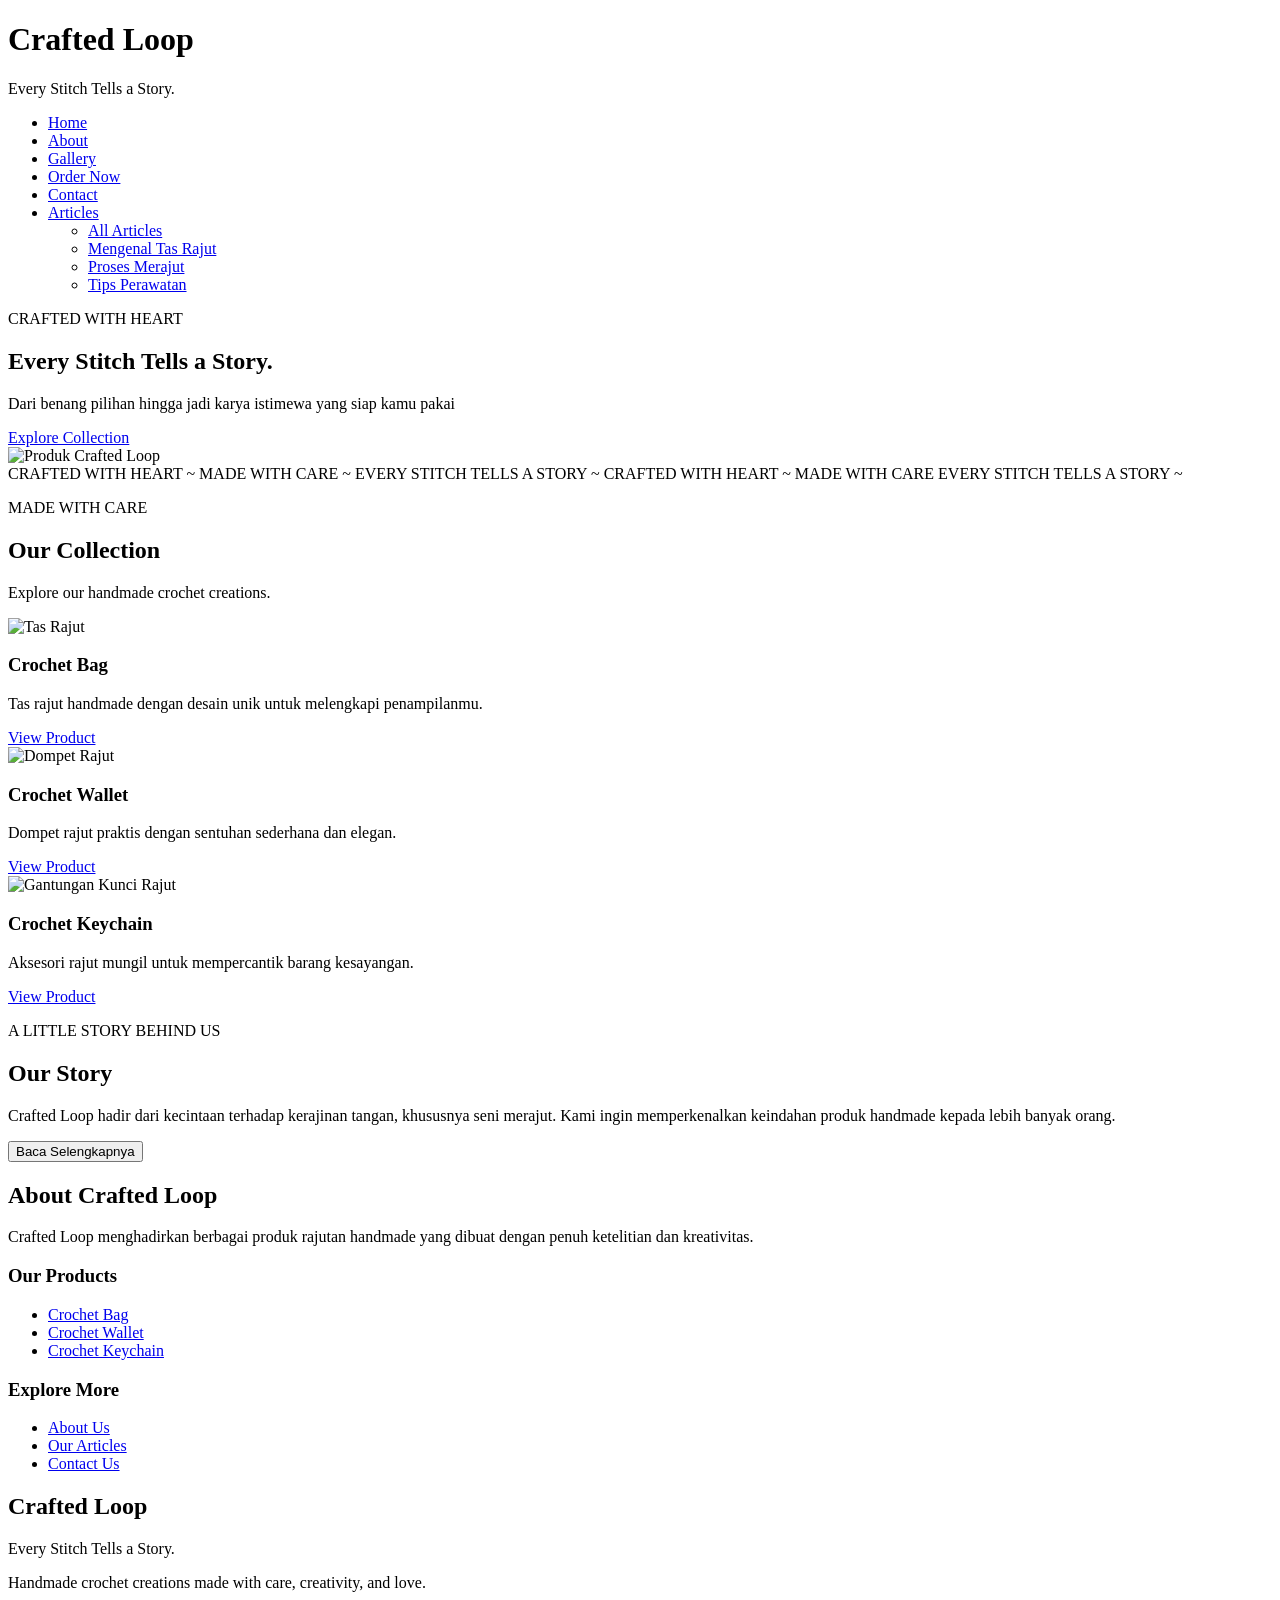
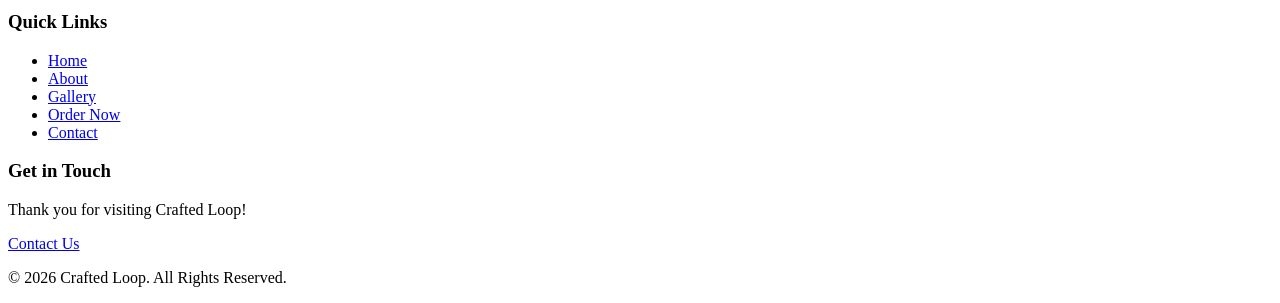
==== index.html @ c0439a27 "Add files via upload" ====
<!DOCTYPE html>
<html lang="en">
<head>
    <meta charset="UTF-8">
    <meta name="viewport" content="width=device-width, initial-scale=1.0">
    <title>Crafted Loop | Handmade Crochet</title>

    <link rel="stylesheet" href="../css/style.css">

    <link rel="icon" type="image/svg+xml" href="../gallery/logo.svg">
</head>
<body>

    <header>
    <h1>Crafted Loop</h1>
    <p>Every Stitch Tells a Story.</p>
</header>
<nav>
    <ul>
        <li><a href="index.html">Home</a></li>
        <li><a href="about.html">About</a></li>
        <li><a href="gallery.html">Gallery</a></li>
        <li><a href="registration.html">Order Now</a></li>
        <li><a href="contact.html">Contact</a></li>

        <li>
            <a href="articles.html">Articles</a>
            <ul>
                <li><a href="articles.html">All Articles</a></li>
                <li><a href="tas-rajut.html">Mengenal Tas Rajut</a></li>
                <li><a href="proses-merajut.html">Proses Merajut</a></li>
                <li><a href="merawat-rajutan.html">Tips Perawatan</a></li>
            </ul>
        </li>
    </ul>
</nav>

<div class="page-layout">

    <main class="main-content">

<section class="hero">

    <div class="hero-content">
        <p>CRAFTED WITH HEART</p>

        <h2>Every Stitch Tells a Story.</h2>

        <p>
            Dari benang pilihan hingga jadi karya istimewa yang siap kamu pakai
        </p>

        <a href="gallery.html">Explore Collection</a>
    </div>

    <div class="hero-image">
        <img src="../gallery/produk.png" alt="Produk Crafted Loop"
         style="width: 100%; height: 300px; object-fit: cover;">
    </div>

</section>

<div class="moving-text">
    <div class="moving-text-content">
        CRAFTED WITH HEART ~ MADE WITH CARE ~
        EVERY STITCH TELLS A STORY ~
        CRAFTED WITH HEART ~ MADE WITH CARE 
        EVERY STITCH TELLS A STORY ~
    </div>
</div>

<section class="collection">

    <div class="section-heading">
        <p>MADE WITH CARE</p>
        <h2>Our Collection</h2>
        <p>Explore our handmade crochet creations.</p>
    </div>

    <div class="product-container">

    <div class="product-card">
        <img src="../gallery/tas1.jpg" alt="Tas Rajut"
        style="width: 250px; height: 200px; object-fit: cover;">
        <h3>Crochet Bag</h3>
        <p>Tas rajut handmade dengan desain unik untuk melengkapi penampilanmu.</p>
        <a href="gallery.html">View Product</a>
    </div>

    <div class="product-card">
        <img src="../gallery/dompet2.jpg" alt="Dompet Rajut"
        style="width: 250px; height: 200px; object-fit: cover;">
        <h3>Crochet Wallet</h3>
        <p>Dompet rajut praktis dengan sentuhan sederhana dan elegan.</p>
        <a href="gallery.html">View Product</a>
    </div>

    <div class="product-card">
        <img src="../gallery/ganci1.jpg" alt="Gantungan Kunci Rajut"
        style="width: 250px; height: 200px; object-fit: cover;">
        <h3>Crochet Keychain</h3>
        <p>Aksesori rajut mungil untuk mempercantik barang kesayangan.</p>
        <a href="gallery.html">View Product</a>
    </div>

</div>
</section>

<section class="our-story">

    <p class="story-subtitle">A LITTLE STORY BEHIND US</p>

    <h2>Our Story</h2>

    <p>
        Crafted Loop hadir dari kecintaan terhadap
        kerajinan tangan, khususnya seni merajut.
        Kami ingin memperkenalkan keindahan produk
        handmade kepada lebih banyak orang.
    </p>

    <div id="more-story" style="display: none;">

        <p>
            Setiap produk Crafted Loop dibuat dengan
            perhatian terhadap detail dan proses pengerjaan.
            Kami menghadirkan berbagai produk rajutan,
            mulai dari tas, dompet, hingga gantungan kunci.
        </p>

        <p>
            Melalui Crafted Loop, kami berharap produk
            rajutan handmade dapat menjadi pilihan
            yang unik dan memiliki nilai tersendiri
            bagi setiap pemiliknya.
        </p>

    </div>

    <button onclick="toggleStory()" id="read-more">
        Baca Selengkapnya
    </button>
</section>
    </main>

    <!-- SIDEBAR -->
    <aside class="sidebar">

        <h2>About Crafted Loop</h2>
        <p>
            Crafted Loop menghadirkan berbagai produk
            rajutan handmade yang dibuat dengan penuh
            ketelitian dan kreativitas.
        </p>

        <h3>Our Products</h3>
        <ul>
            <li><a href="gallery.html">Crochet Bag</a></li>
            <li><a href="gallery.html">Crochet Wallet</a></li>
            <li><a href="gallery.html">Crochet Keychain</a></li>
        </ul>

        <h3>Explore More</h3>
        <ul>
            <li><a href="about.html">About Us</a></li>
            <li><a href="articles.html">Our Articles</a></li>
            <li><a href="contact.html">Contact Us</a></li>
        </ul>

    </aside>

</div>


<!-- FOOTER -->

<footer class="footer">

    <div class="footer-content">

        <div class="footer-about">
            <h2>Crafted Loop</h2>
            <p>Every Stitch Tells a Story.</p>
            <p>
                Handmade crochet creations made
                with care, creativity, and love.
            </p>
        </div>

        <div class="footer-links">
            <h3>Quick Links</h3>
            <ul>
                <li><a href="index.html">Home</a></li>
                <li><a href="about.html">About</a></li>
                <li><a href="gallery.html">Gallery</a></li>
                <li><a href="registration.html">Order Now</a></li>
                <li><a href="contact.html">Contact</a></li>
            </ul>
        </div>

        <div class="footer-contact">
            <h3>Get in Touch</h3>
            <p>Thank you for visiting Crafted Loop!</p>
            <a href="contact.html">Contact Us</a>
        </div>

    </div>

    <div class="footer-bottom">
        <p>&copy; 2026 Crafted Loop. All Rights Reserved.</p>
    </div>

</footer>

<script src="../javascript/script.js"></script>
</body>
</html>
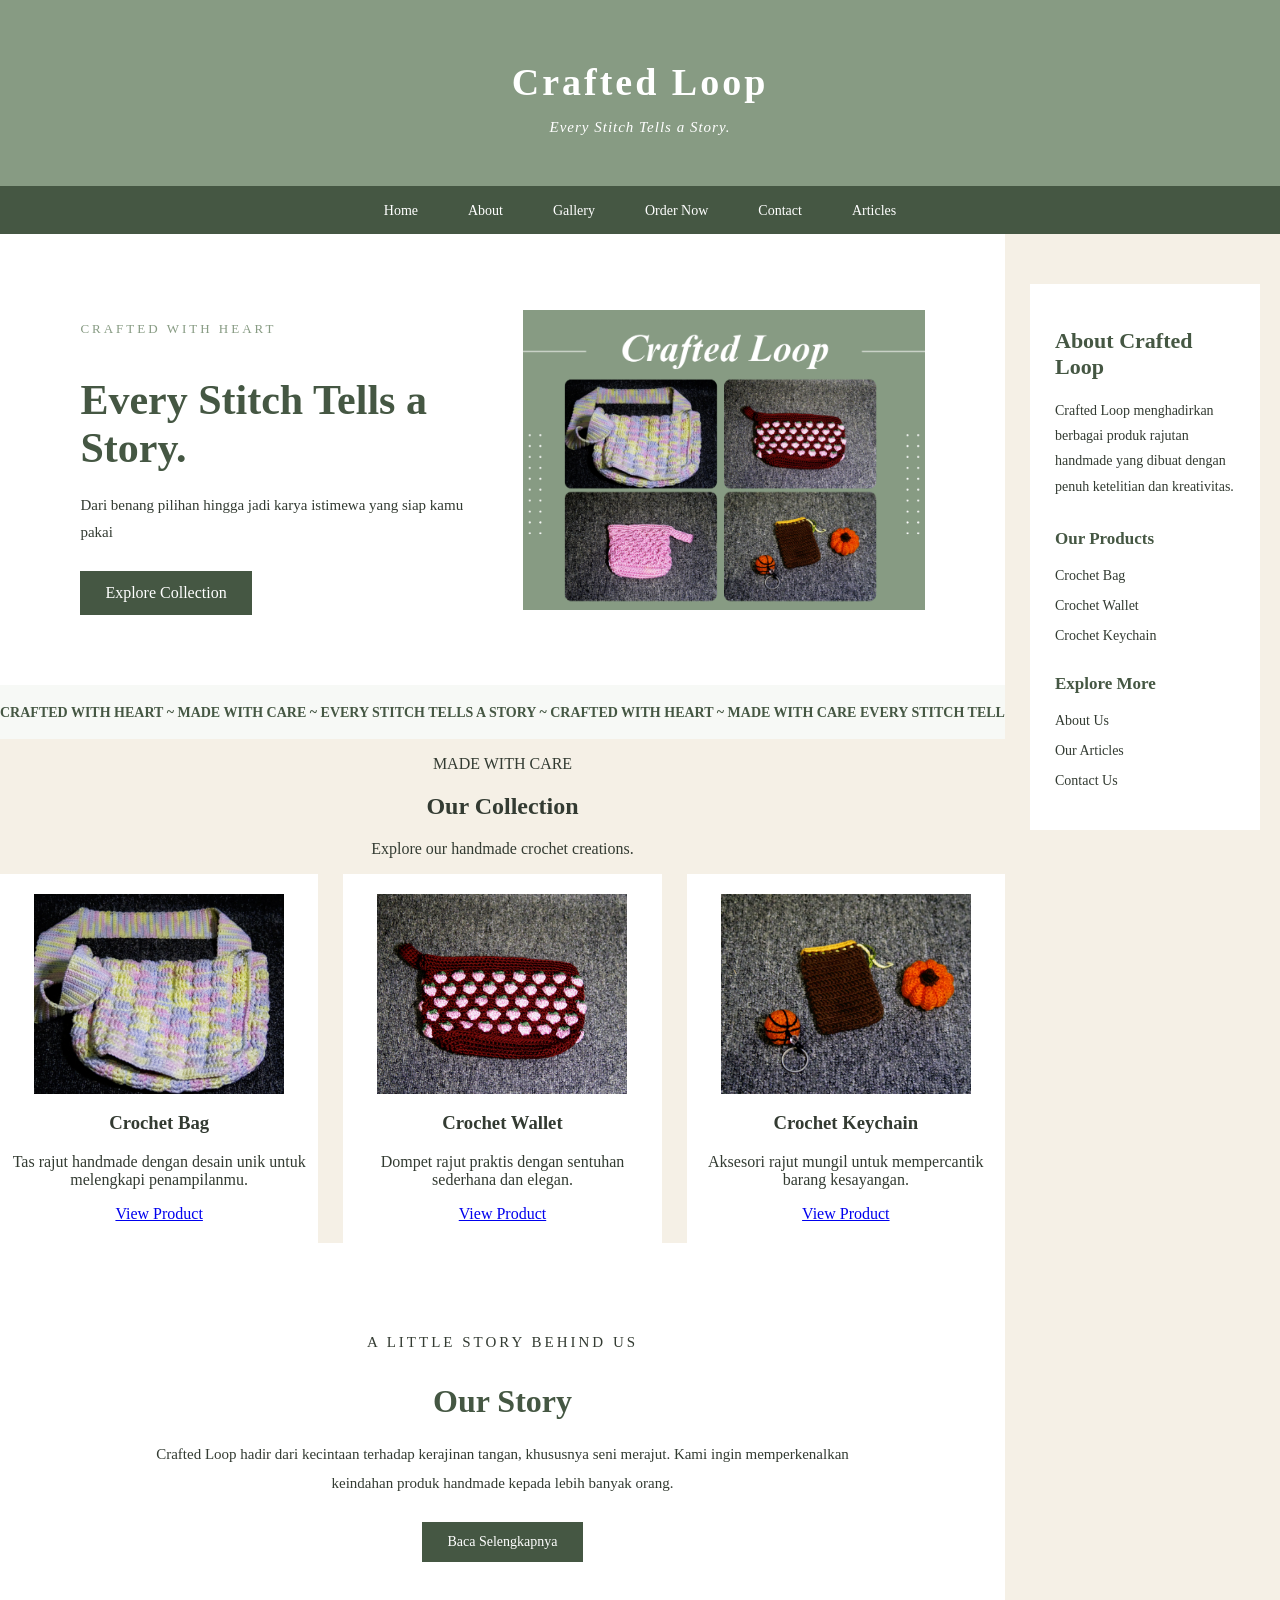
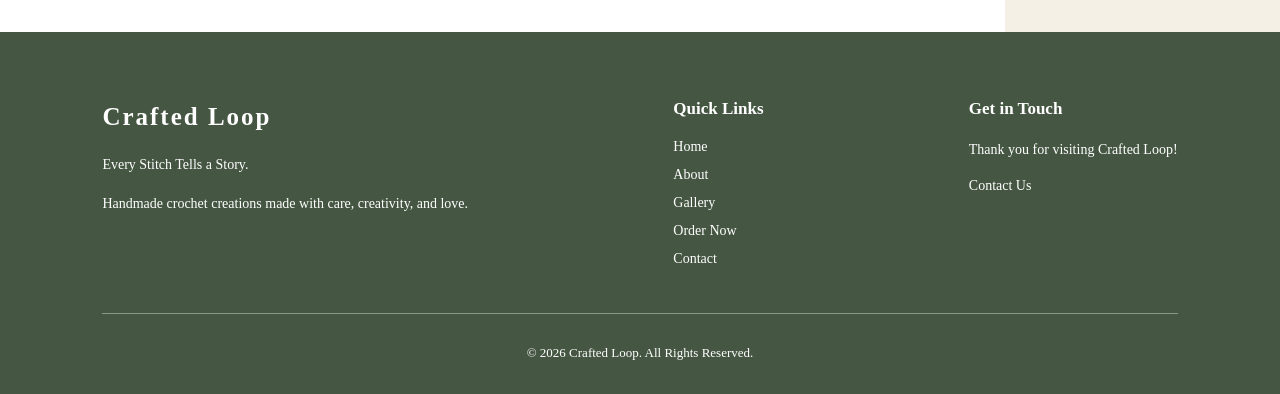
==== commit 8cb92da5: "Add files via upload" ====
--- a/index.html
+++ b/index.html
@@ -5,9 +5,9 @@
     <meta name="viewport" content="width=device-width, initial-scale=1.0">
     <title>Crafted Loop | Handmade Crochet</title>
 
-    <link rel="stylesheet" href="../css/style.css">
-
-    <link rel="icon" type="image/svg+xml" href="../gallery/logo.svg">
+    <link rel="stylesheet" href="style.css">
+
+    <link rel="icon" type="image/svg+xml" href="logo.svg">
 </head>
 <body>
 
@@ -54,7 +54,7 @@
     </div>
 
     <div class="hero-image">
-        <img src="../gallery/produk.png" alt="Produk Crafted Loop"
+        <img src="produk.png" alt="Produk Crafted Loop"
          style="width: 100%; height: 300px; object-fit: cover;">
     </div>
 
@@ -80,7 +80,7 @@
     <div class="product-container">
 
     <div class="product-card">
-        <img src="../gallery/tas1.jpg" alt="Tas Rajut"
+        <img src="tas1.jpg" alt="Tas Rajut"
         style="width: 250px; height: 200px; object-fit: cover;">
         <h3>Crochet Bag</h3>
         <p>Tas rajut handmade dengan desain unik untuk melengkapi penampilanmu.</p>
@@ -88,7 +88,7 @@
     </div>
 
     <div class="product-card">
-        <img src="../gallery/dompet2.jpg" alt="Dompet Rajut"
+        <img src="dompet2.jpg" alt="Dompet Rajut"
         style="width: 250px; height: 200px; object-fit: cover;">
         <h3>Crochet Wallet</h3>
         <p>Dompet rajut praktis dengan sentuhan sederhana dan elegan.</p>
@@ -96,7 +96,7 @@
     </div>
 
     <div class="product-card">
-        <img src="../gallery/ganci1.jpg" alt="Gantungan Kunci Rajut"
+        <img src="ganci1.jpg" alt="Gantungan Kunci Rajut"
         style="width: 250px; height: 200px; object-fit: cover;">
         <h3>Crochet Keychain</h3>
         <p>Aksesori rajut mungil untuk mempercantik barang kesayangan.</p>
@@ -212,6 +212,6 @@
 
 </footer>
 
-<script src="../javascript/script.js"></script>
+<script src="script.js"></script>
 </body>
 </html>
--- a/style.css
+++ b/style.css
@@ -0,0 +1,818 @@
+/* PENGATURAN DASAR */
+
+body {
+    margin: 0;
+    padding: 0;
+    font-family: Georgia, serif;
+    background-color: #F5F0E6;
+    color: #333B32;
+}
+
+/* HEADER */
+
+header {
+    background-color: #879B83;
+    color: white;
+    text-align: center;
+    padding: 35px 20px;
+}
+
+header h1 {
+    font-size: 38px;
+    letter-spacing: 3px;
+    margin-bottom: 8px;
+}
+
+header p {
+    font-size: 15px;
+    font-style: italic;
+    letter-spacing: 1px;
+}
+
+/* NAVIGATION MENU */
+
+nav {
+    background-color: #455743;
+    padding: 15px;
+}
+
+nav > ul {
+    list-style: none;
+    display: flex;
+    justify-content: center;
+    align-items: center;
+    gap: 30px;
+    margin: 0;
+    padding: 0;
+}
+
+nav ul li {
+    position: relative;
+}
+
+nav ul li a {
+    color: white;
+    text-decoration: none;
+    font-size: 14px;
+    padding: 10px;
+}
+
+nav ul li a:hover {
+    color: #F7F9F6;
+}
+
+/* DROPDOWN MENU */
+
+nav ul li ul {
+    display: none;
+    position: absolute;
+    top: 25px;
+    left: 0;
+    background-color: #455743;
+    min-width: 180px;
+    padding: 10px 0;
+    z-index: 10;
+}
+
+nav ul li:hover > ul {
+    display: block;
+}
+
+nav ul li ul li {
+    padding: 10px;
+}
+
+/* HERO SECTION */
+
+.hero {
+    display: flex;
+    align-items: center;
+    justify-content: space-between;
+    gap: 40px;
+    padding: 70px 8%;
+    background-color: #FFFFFF;
+}
+
+.hero-content {
+    width: 50%;
+}
+
+.hero-content p:first-child {
+    color: #879B83;
+    font-size: 13px;
+    letter-spacing: 3px;
+    margin-bottom: 18px;
+}
+
+.hero-content h2 {
+    color: #455743;
+    font-size: 42px;
+    margin-bottom: 20px;
+}
+
+.hero-content p {
+    color: #333B32;
+    font-size: 15px;
+    line-height: 1.8;
+    margin-bottom: 25px;
+}
+
+.hero-content a {
+    display: inline-block;
+    background-color: #455743;
+    color: white;
+    text-decoration: none;
+    padding: 13px 25px;
+}
+
+.hero-content a:hover {
+    background-color: #879B83;
+}
+
+.hero-image {
+    width: 50%;
+    height: 300px;
+    background-color: #F7F9F6;
+    display: flex;
+    align-items: center;
+    justify-content: center;
+    color: #333B32;
+    font-style: italic;
+}
+
+.hero-image img {
+    width: 100%;
+    height: 100%;
+    object-fit: cover;
+}
+
+/* OUR COLLECTION */
+
+.product-container {
+    display: flex;
+    justify-content: center;
+    gap: 25px;
+    width: 100%;
+    box-sizing: border-box;
+}
+
+.product-card {
+    flex: 1;
+    min-width: 0;
+    background-color: #FFFFFF;
+    padding-bottom: 20px;
+    text-align: center;
+    box-sizing: border-box;
+    overflow: hidden;
+}
+
+.product-card img {
+    display: block;
+    width: 100%;
+    height: 180px;
+    object-fit: cover;
+}
+
+/* OUR STORY */
+
+.our-story {
+    padding: 70px 15%;
+    background-color: #FFFFFF;
+    text-align: center;
+}
+
+.story-subtitle {
+    color: #879B83;
+    font-size: 12px;
+    letter-spacing: 3px;
+    margin-bottom: 12px;
+}
+
+.our-story h2 {
+    color: #455743;
+    font-size: 32px;
+    margin-bottom: 20px;
+}
+
+.our-story p {
+    color: #333B32;
+    font-size: 15px;
+    line-height: 1.9;
+    margin-bottom: 15px;
+}
+
+#read-more {
+    background-color: #455743;
+    color: white;
+    border: none;
+    padding: 12px 25px;
+    margin-top: 10px;
+    font-family: Georgia, serif;
+    font-size: 14px;
+    cursor: pointer;
+}
+
+#read-more:hover {
+    background-color: #879B83;
+}
+
+
+/* LATEST STORIES */
+
+.latest-stories {
+    padding: 70px 8%;
+    background-color: white;
+}
+
+.article-container {
+    display: flex;
+    justify-content: center;
+    gap: 25px;
+}
+
+.article-card {
+    width: 33.33%;
+    background-color: #FFFFFF;
+}
+
+.article-image {
+    height: 200px;
+    background-color: #F7F9F6;
+    display: flex;
+    align-items: center;
+    justify-content: center;
+    color: #333B32;
+    font-style: italic;
+}
+
+.article-image img {
+    width: 100%;
+    height: 100%;
+    object-fit: cover;
+    display: block;
+}
+
+.article-content {
+    padding: 20px;
+}
+
+.article-content h3 {
+    color: #455743;
+    font-size: 19px;
+    line-height: 1.4;
+}
+
+.article-content p {
+    color: #333B32;
+    font-size: 14px;
+    line-height: 1.7;
+}
+
+.article-content a {
+    color: #455743;
+    text-decoration: none;
+    font-weight: bold;
+    font-size: 14px;
+}
+
+.article-content a:hover {
+    color: #879B83;
+}
+
+
+/* PAGE LAYOUT */
+
+.page-layout {
+    display: flex;
+    align-items: flex-start;
+    gap: 25px;
+    width: 100%;
+    box-sizing: border-box;
+}
+
+.main-content {
+    flex: 1;
+    min-width: 0;
+}
+
+/* SIDEBAR */
+
+.sidebar {
+    flex: 0 0 230px;
+    width: auto;
+    box-sizing: border-box;
+    background-color: #FFFFFF;
+    padding: 25px;
+    margin-top: 50px;
+    margin-right: 20px;
+}
+
+.sidebar h2 {
+    color: #455743;
+    font-size: 22px;
+}
+
+.sidebar h3 {
+    color: #455743;
+    font-size: 17px;
+    margin-top: 30px;
+}
+
+.sidebar p {
+    color: #333B32;
+    font-size: 14px;
+    line-height: 1.8;
+}
+
+.sidebar ul {
+    list-style: none;
+    padding: 0;
+}
+
+.sidebar ul li {
+    margin-bottom: 12px;
+}
+
+.sidebar ul li a {
+    color: #333B32;
+    text-decoration: none;
+    font-size: 14px;
+}
+
+.sidebar ul li a:hover {
+    color: #879B83;
+}
+
+
+/* FOOTER */
+
+.footer {
+    background-color: #455743;
+    color: white;
+    padding: 50px 8% 20px;
+}
+
+.footer-content {
+    display: flex;
+    justify-content: space-between;
+    gap: 40px;
+    padding-bottom: 30px;
+}
+
+.footer-content h2 {
+    font-size: 25px;
+    letter-spacing: 2px;
+}
+
+.footer-content h3 {
+    font-size: 17px;
+    margin-bottom: 18px;
+}
+
+.footer-content p {
+    font-size: 14px;
+    line-height: 1.8;
+}
+
+.footer-content ul {
+    list-style: none;
+    padding: 0;
+}
+
+.footer-content ul li {
+    margin-bottom: 10px;
+}
+
+.footer-content a {
+    color: white;
+    text-decoration: none;
+    font-size: 14px;
+}
+
+.footer-content a:hover {
+    color: #F7F9F6;
+}
+
+.footer-bottom {
+    border-top: 1px solid #879B83;
+    text-align: center;
+    padding-top: 18px;
+}
+
+.footer-bottom p {
+    font-size: 13px;
+}
+
+
+/* RESPONSIVE DESIGN */
+
+/* TABLET */
+
+@media screen and (max-width: 768px) {
+
+    nav > ul {
+        flex-wrap: wrap;
+        gap: 15px;
+    }
+
+    .page-layout {
+        flex-direction: column;
+    }
+
+    .main-content {
+        width: 100%;
+    }
+
+    .sidebar {
+        width: auto;
+        margin: 20px;
+    }
+
+    .hero {
+        flex-direction: column;
+        padding: 50px 8%;
+    }
+
+    .hero-content,
+    .hero-image {
+        width: 100%;
+    }
+
+    .product-container,
+    .article-container {
+        flex-wrap: wrap;
+    }
+
+    .product-card,
+    .article-card {
+        width: 45%;
+    }
+
+    .footer-content {
+        flex-wrap: wrap;
+    }
+
+}
+
+/* MOBILE PHONE */
+
+@media screen and (max-width: 480px) {
+
+    nav > ul {
+        flex-direction: column;
+        align-items: center;
+        gap: 20px;
+    }
+
+    .hero-content h2 {
+        font-size: 30px;
+    }
+
+    .hero-image {
+        height: 220px;
+    }
+
+    .product-card,
+    .article-card {
+        width: 100%;
+    }
+
+    .collection,
+    .latest-stories {
+        padding: 45px 6%;
+    }
+
+    .our-story {
+        padding: 45px 8%;
+    }
+
+    .section-heading h2 {
+        font-size: 27px;
+    }
+
+    .footer-content {
+        flex-direction: column;
+        gap: 20px;
+    }
+
+}
+
+
+/* ABOUT PAGE */
+
+.about-page {
+    padding: 60px 10%;
+    background-color: #FFFFFF;
+}
+
+.about-page section {
+    margin-bottom: 40px;
+}
+
+.about-page h2 {
+    color: #455743;
+    font-size: 26px;
+    margin-bottom: 15px;
+}
+
+.about-page p {
+    color: #333B32;
+    font-size: 15px;
+    line-height: 1.8;
+}
+
+.about-intro {
+    text-align: center;
+    max-width: 750px;
+    margin: 0 auto 45px;
+}
+
+.about-subtitle {
+    color: #879B83 !important;
+    font-size: 12px !important;
+    letter-spacing: 3px;
+}
+
+.section-heading {
+    text-align: center;
+    width: 100%;
+}
+
+/* GALLERY PAGE */
+
+.gallery-page {
+    padding: 60px 8%;
+    background-color: #FFFFFF;
+}
+
+.gallery-page .section-heading {
+    text-align: center;
+}
+
+.gallery-container {
+    display: grid;
+    grid-template-columns: 250px 250px;
+    justify-content: center;
+    gap: 30px;
+}
+
+.gallery-card {
+    width: 250px;
+    text-align: center;
+}
+
+.gallery-card img {
+    width: 100%;
+    height: 250px;
+    object-fit: cover;
+    display: block;
+}
+
+.gallery-card h3 {
+    color: #455743;
+    font-size: 20px;
+    margin-top: 20px;
+}
+
+.gallery-card p {
+    color: #333B32;
+    font-size: 14px;
+    line-height: 1.7;
+}
+
+/* ORDER NOW PAGE */
+
+.registration-page {
+    padding: 60px 8%;
+    background-color: #FFFFFF;
+}
+
+.registration-form {
+    max-width: 550px;
+    margin: 0 auto;
+    padding: 35px;
+    background-color: #F7F9F6;
+}
+
+.registration-form label {
+    display: block;
+    color: #455743;
+    font-size: 14px;
+    margin-bottom: 8px;
+}
+
+.registration-form input,
+.registration-form select,
+.registration-form textarea {
+    width: 100%;
+    padding: 12px;
+    margin-bottom: 20px;
+    border: 1px solid #DDE4DA;
+    background-color: #FFFFFF;
+    font-family: Georgia, serif;
+    font-size: 14px;
+    box-sizing: border-box;
+}
+
+.registration-form textarea {
+    resize: vertical;
+}
+
+.registration-form input:focus,
+.registration-form select:focus,
+.registration-form textarea:focus {
+    outline: none;
+    border-color: #879B83;
+}
+
+.registration-form button {
+    background-color: #455743;
+    color: white;
+    border: none;
+    padding: 13px 25px;
+    font-family: Georgia, serif;
+    font-size: 14px;
+    cursor: pointer;
+}
+
+.registration-form button:hover {
+    background-color: #879B83;
+}
+
+/* CONTACT PAGE */
+.contact-page {
+    padding: 60px 8%;
+    background-color: #FFFFFF;
+}
+
+.contact-form {
+    max-width: 550px;
+    margin: 0 auto;
+    padding: 35px;
+    background-color: #F7F9F6;
+}
+
+.contact-form label {
+    display: block;
+    color: #455743;
+    font-size: 14px;
+    margin-bottom: 8px;
+}
+
+.contact-form input,
+.contact-form textarea {
+    width: 100%;
+    padding: 12px;
+    margin-bottom: 20px;
+    border: 1px solid #DDE4DA;
+    background-color: #FFFFFF;
+    font-family: Georgia, serif;
+    font-size: 14px;
+    box-sizing: border-box;
+}
+
+.contact-form textarea {
+    resize: vertical;
+}
+
+.contact-form input:focus,
+.contact-form textarea:focus {
+    outline: none;
+    border-color: #879B83;
+}
+
+.contact-form button {
+    background-color: #455743;
+    color: white;
+    border: none;
+    padding: 13px 25px;
+    font-family: Georgia, serif;
+    font-size: 14px;
+    cursor: pointer;
+}
+
+.contact-form button:hover {
+    background-color: #879B83;
+}
+
+
+/* ARTICLE PAGE */
+.article-page {
+    padding: 60px 8%;
+    background-color: #FFFFFF;
+    min-height: 400px;
+}
+
+
+/* ARTICLE DETAIL PAGE */
+.article-detail {
+    padding: 60px 12%;
+    background-color: #FFFFFF;
+}
+
+.detail-subtitle {
+    color: #879B83;
+    font-size: 12px;
+    letter-spacing: 3px;
+    text-align: center;
+}
+
+.article-detail h2 {
+    color: #455743;
+    font-size: 32px;
+    text-align: center;
+    margin-bottom: 10px;
+}
+
+.article-date {
+    color: #879B83;
+    font-size: 13px;
+    text-align: center;
+    margin-bottom: 35px;
+}
+
+.detail-image {
+    height: 300px;
+    display: flex;
+    align-items: center;
+    justify-content: center;
+    margin-bottom: 30px;
+}
+
+.detail-image img {
+    width: 100%;
+    height: 100%;
+    max-width: 500px;
+    object-fit: cover;
+    display: block;
+}
+
+.detail-content p {
+    color: #333B32;
+    font-size: 15px;
+    line-height: 1.9;
+    text-align: justify;
+    margin-bottom: 18px;
+}
+
+.back-article {
+    display: inline-block;
+    color: #455743;
+    text-decoration: none;
+    font-size: 14px;
+    font-weight: bold;
+    margin-top: 20px;
+}
+
+.back-article:hover {
+    color: #879B83;
+}
+
+/* MOVING TEXT */
+.moving-text {
+    width: 100%;
+    overflow: hidden;
+    background-color: #F7F9F6;
+    padding: 18px 0;
+}
+
+.moving-text-content {
+    display: inline-block;
+    color: #455743;
+    font-size: 14px;
+    font-weight: bold;
+    white-space: nowrap;
+    animation: moveText 30s linear infinite;
+}
+
+@keyframes moveText {
+    0% {
+        transform: translateX(100%);
+    }
+
+    100% {
+        transform: translateX(-100%);
+    }
+}
+
+.product-card img {
+    display: block;
+    width: 250px;
+    height: 200px;
+    object-fit: cover;
+    margin: 0 auto;
+}
+
+.product-card {
+    flex: 1;
+    min-width: 0;
+    background-color: #FFFFFF;
+    padding: 20px 10px;
+    text-align: center;
+    box-sizing: border-box;
+    overflow: hidden;
+}
+
+.collection .section-heading {
+    text-align: center;
+}
